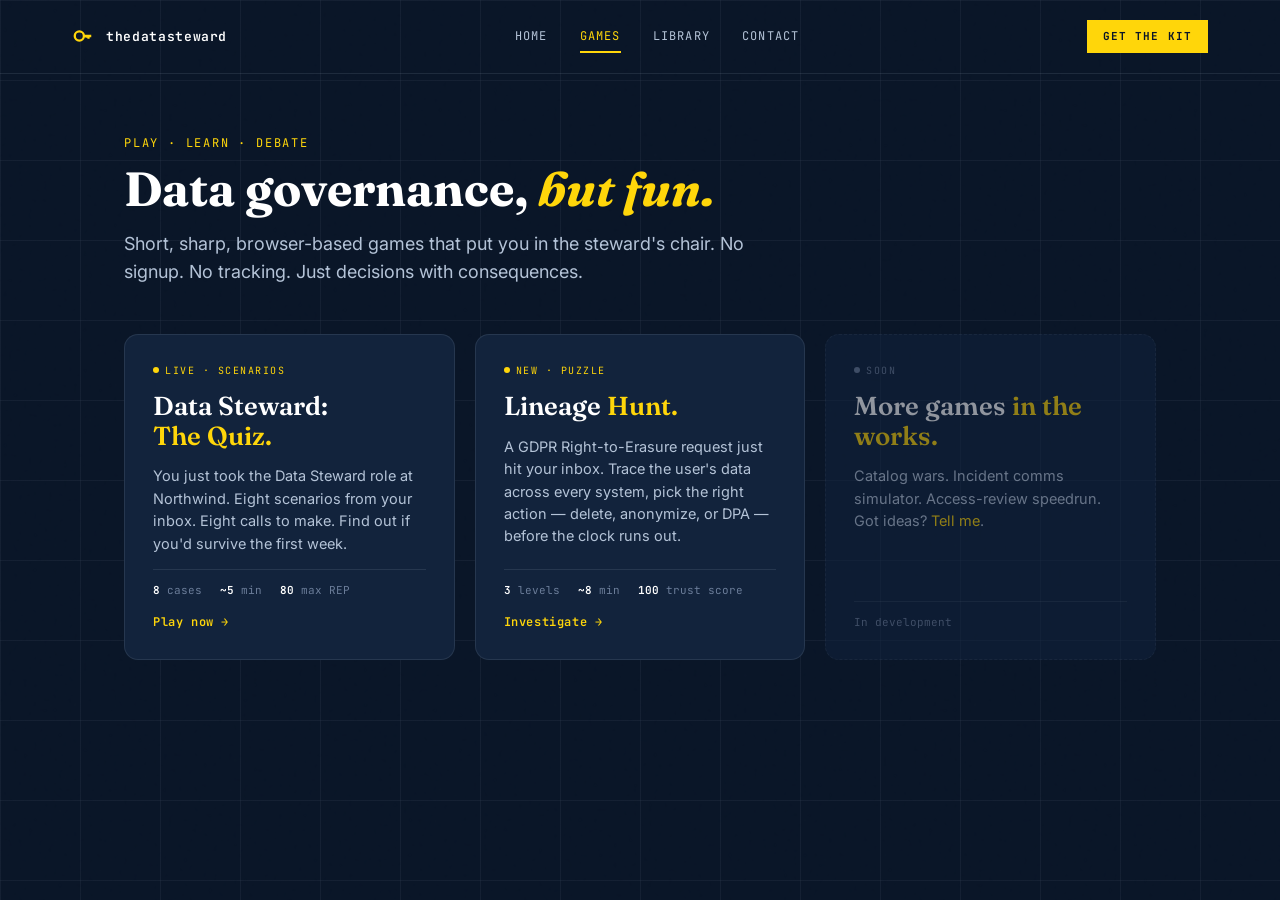
==== games/index.html @ 8a688891 "Add Lineage Hunt game, games/library hubs, restructure for scale - New game: Lineage Hunt — interact" ====
<!DOCTYPE html>
<html lang="en">
<head>
<meta charset="UTF-8">
<meta name="viewport" content="width=device-width, initial-scale=1.0">
<title>Games — The Data Steward</title>
<meta name="description" content="Interactive mini-games about data governance, lineage, GDPR, and stewardship — by The Data Steward.">
<link rel="preconnect" href="https://fonts.googleapis.com">
<link rel="preconnect" href="https://fonts.gstatic.com" crossorigin>
<link href="https://fonts.googleapis.com/css2?family=JetBrains+Mono:wght@400;500;700&family=Fraunces:opsz,wght@9..144,400;9..144,600;9..144,800;9..144,900&family=Inter:wght@400;500;600&display=swap" rel="stylesheet">
<link rel="stylesheet" href="../assets/styles.css">
<style>
  :root {
    --bg: #0a1628;
    --bg-2: #12233c;
    --bg-3: #1a2d4a;
    --line: rgba(180,195,215,0.12);
    --line-strong: rgba(255,214,10,0.4);
    --text: #ffffff;
    --text-muted: #b4c3d7;
    --text-dim: #6b7d99;
    --yellow: #ffd60a;
    --teal: #00d9c0;
    --font-display: 'Fraunces', Georgia, serif;
    --font-mono: 'JetBrains Mono', monospace;
  }
  body { background: var(--bg); color: var(--text); }
  body::before {
    content: ''; position: fixed; inset: 0; z-index: 0;
    background-image:
      linear-gradient(var(--line) 1px, transparent 1px),
      linear-gradient(90deg, var(--line) 1px, transparent 1px);
    background-size: 80px 80px; opacity: 0.5; pointer-events: none;
  }
  main.hub { position: relative; z-index: 2; max-width: 1080px; margin: 0 auto; padding: 60px 24px 80px; }
  .hub-eyebrow {
    font-family: var(--font-mono); font-size: 12px; color: var(--yellow);
    letter-spacing: 0.15em; text-transform: uppercase; margin-bottom: 12px;
  }
  .hub-title {
    font-family: var(--font-display); font-weight: 700; font-size: 48px;
    line-height: 1.05; margin-bottom: 16px;
  }
  .hub-title .accent { color: var(--yellow); font-style: italic; }
  .hub-sub {
    color: var(--text-muted); font-size: 18px; line-height: 1.55;
    max-width: 640px; margin-bottom: 48px;
  }
  .game-grid {
    display: grid; grid-template-columns: repeat(auto-fill, minmax(320px, 1fr));
    gap: 20px;
  }
  .game-card {
    background: var(--bg-2); border: 1px solid var(--line); border-radius: 14px;
    padding: 28px; text-decoration: none; color: var(--text);
    display: flex; flex-direction: column; gap: 14px;
    transition: all 0.2s; position: relative; overflow: hidden;
  }
  .game-card:hover {
    border-color: var(--line-strong); transform: translateY(-4px);
    box-shadow: 0 16px 40px rgba(0,0,0,0.3);
  }
  .game-card .badge {
    font-family: var(--font-mono); font-size: 10px; letter-spacing: 0.15em;
    text-transform: uppercase; color: var(--yellow);
    display: inline-flex; align-items: center; gap: 6px;
  }
  .game-card .badge .dot { width: 6px; height: 6px; border-radius: 50%; background: var(--yellow); }
  .game-card h3 {
    font-family: var(--font-display); font-size: 26px; font-weight: 600; line-height: 1.15;
  }
  .game-card h3 .yellow { color: var(--yellow); }
  .game-card p {
    color: var(--text-muted); font-size: 14.5px; line-height: 1.55; flex: 1;
  }
  .game-card .meta {
    display: flex; gap: 18px; font-family: var(--font-mono); font-size: 11px;
    color: var(--text-dim); padding-top: 12px; border-top: 1px solid var(--line);
  }
  .game-card .meta span strong { color: var(--text); font-weight: 600; }
  .game-card .cta {
    font-family: var(--font-mono); font-size: 12px; color: var(--yellow);
    letter-spacing: 0.05em; font-weight: 600;
    display: inline-flex; align-items: center; gap: 6px;
  }
  .coming-soon {
    border-style: dashed; opacity: 0.55; cursor: default;
  }
  .coming-soon:hover { transform: none; box-shadow: none; border-color: var(--line); }
  .coming-soon .badge { color: var(--text-dim); }
  .coming-soon .badge .dot { background: var(--text-dim); }
</style>
</head>
<body>

<header class="site-header">
  <div class="site-header-inner">
    <a href="../index.html" class="site-brand">
      <svg class="site-key" viewBox="0 0 24 24">
        <circle cx="8" cy="12" r="5" fill="none" stroke="#ffd60a" stroke-width="2.5"/>
        <path d="M13 12h8m-3 0v3m-2-3v2" stroke="#ffd60a" stroke-width="2.5" fill="none"/>
      </svg>
      <span>thedatasteward</span>
    </a>
    <nav class="site-nav">
      <a href="../index.html">Home</a>
      <a href="index.html" class="active">Games</a>
      <a href="../library/index.html">Library</a>
      <a href="../index.html#contact">Contact</a>
    </nav>
    <a href="../library/starter-kit/index.html" class="site-cta">Get the Kit</a>
  </div>
</header>

<main class="hub">
  <div class="hub-eyebrow">PLAY · LEARN · DEBATE</div>
  <h1 class="hub-title">Data governance, <span class="accent">but fun.</span></h1>
  <p class="hub-sub">
    Short, sharp, browser-based games that put you in the steward's chair.
    No signup. No tracking. Just decisions with consequences.
  </p>

  <div class="game-grid">

    <a href="quiz/index.html" class="game-card">
      <div class="badge"><span class="dot"></span>Live · Scenarios</div>
      <h3>Data Steward:<br><span class="yellow">The Quiz.</span></h3>
      <p>You just took the Data Steward role at Northwind. Eight scenarios from your inbox. Eight calls to make. Find out if you'd survive the first week.</p>
      <div class="meta">
        <span><strong>8</strong> cases</span>
        <span><strong>~5</strong> min</span>
        <span><strong>80</strong> max REP</span>
      </div>
      <span class="cta">Play now →</span>
    </a>

    <a href="lineage/index.html" class="game-card">
      <div class="badge"><span class="dot"></span>New · Puzzle</div>
      <h3>Lineage <span class="yellow">Hunt.</span></h3>
      <p>A GDPR Right-to-Erasure request just hit your inbox. Trace the user's data across every system, pick the right action — delete, anonymize, or DPA — before the clock runs out.</p>
      <div class="meta">
        <span><strong>3</strong> levels</span>
        <span><strong>~8</strong> min</span>
        <span><strong>100</strong> trust score</span>
      </div>
      <span class="cta">Investigate →</span>
    </a>

    <div class="game-card coming-soon">
      <div class="badge"><span class="dot"></span>Soon</div>
      <h3>More games <span class="yellow">in the works.</span></h3>
      <p>Catalog wars. Incident comms simulator. Access-review speedrun. Got ideas? <a href="../index.html#contact" style="color: var(--yellow); text-decoration: none;">Tell me</a>.</p>
      <div class="meta"><span>In development</span></div>
    </div>

  </div>
</main>

</body>
</html>
---- assets/styles.css ----
/* =============================================================
   The Data Steward — Design System
   Editorial brutalism. Generous space. One bold accent.
   ============================================================= */

:root {
  /* Colors */
  --bg: #0a1628;
  --bg-2: #12233c;
  --bg-3: #1a2d4a;
  --bg-light: #f5f5f0;
  --line: rgba(180, 195, 215, 0.12);
  --line-strong: rgba(255, 214, 10, 0.4);
  --text: #ffffff;
  --text-muted: #b4c3d7;
  --text-dim: #6b7d99;
  --yellow: #ffd60a;
  --yellow-dim: #c4a300;
  --teal: #00d9c0;
  --red: #ff6363;
  --green: #6edc8c;

  /* Typography */
  --font-display: 'Fraunces', Georgia, serif;
  --font-mono: 'JetBrains Mono', monospace;
  --font-body: 'Inter', system-ui, sans-serif;

  /* Spacing */
  --content-max: 1200px;
  --reading-max: 720px;
}

* { box-sizing: border-box; margin: 0; padding: 0; }

html { scroll-behavior: smooth; }

html, body {
  background: var(--bg);
  color: var(--text);
  font-family: var(--font-body);
  min-height: 100vh;
  overflow-x: hidden;
  line-height: 1.5;
}

/* Selection */
::selection {
  background: var(--yellow);
  color: var(--bg);
}

/* Subtle grid texture overlay */
body::before {
  content: '';
  position: fixed;
  inset: 0;
  background-image:
    linear-gradient(var(--line) 1px, transparent 1px),
    linear-gradient(90deg, var(--line) 1px, transparent 1px);
  background-size: 80px 80px;
  pointer-events: none;
  opacity: 0.4;
  z-index: 0;
}

/* Noise grain */
body::after {
  content: '';
  position: fixed;
  inset: 0;
  background-image: url("data:image/svg+xml,%3Csvg viewBox='0 0 200 200' xmlns='http://www.w3.org/2000/svg'%3E%3Cfilter id='n'%3E%3CfeTurbulence type='fractalNoise' baseFrequency='0.9'/%3E%3C/filter%3E%3Crect width='100%25' height='100%25' filter='url(%23n)' opacity='0.3'/%3E%3C/svg%3E");
  pointer-events: none;
  opacity: 0.03;
  z-index: 1;
}

main, .site-header, .site-footer {
  position: relative;
  z-index: 2;
}

a {
  color: inherit;
  text-decoration: none;
}

/* =============================================================
   HEADER
   ============================================================= */
.site-header {
  border-bottom: 1px solid var(--line);
  padding: 20px 0;
}

.site-header-inner {
  max-width: var(--content-max);
  margin: 0 auto;
  padding: 0 32px;
  display: flex;
  justify-content: space-between;
  align-items: center;
}

.site-brand {
  display: flex;
  align-items: center;
  gap: 12px;
  font-family: var(--font-mono);
  font-size: 13px;
  font-weight: 600;
  letter-spacing: 0.05em;
  color: var(--text);
}

.site-brand:hover { color: var(--yellow); }

.site-key {
  width: 22px;
  height: 22px;
  flex-shrink: 0;
}

.site-nav {
  display: flex;
  gap: 32px;
  font-family: var(--font-mono);
  font-size: 12px;
  letter-spacing: 0.1em;
  text-transform: uppercase;
  color: var(--text-muted);
}

.site-nav a { transition: color 0.2s; position: relative; }
.site-nav a:hover { color: var(--yellow); }
.site-nav a.active { color: var(--yellow); }
.site-nav a.active::after {
  content: '';
  position: absolute;
  left: 0; right: 0; bottom: -8px;
  height: 2px;
  background: var(--yellow);
}

.site-cta {
  background: var(--yellow);
  color: var(--bg);
  padding: 8px 16px;
  font-family: var(--font-mono);
  font-size: 11px;
  font-weight: 700;
  letter-spacing: 0.1em;
  text-transform: uppercase;
  border: none;
  cursor: pointer;
  transition: all 0.2s;
}
.site-cta:hover {
  background: var(--text);
  transform: translate(-2px, -2px);
  box-shadow: 4px 4px 0 var(--yellow);
}

@media (max-width: 720px) {
  .site-nav { display: none; }
  .site-header-inner { padding: 0 20px; }
}

/* =============================================================
   FOOTER
   ============================================================= */
.site-footer {
  border-top: 1px solid var(--line);
  margin-top: 120px;
  padding: 60px 0 40px;
}

.site-footer-inner {
  max-width: var(--content-max);
  margin: 0 auto;
  padding: 0 32px;
  display: grid;
  grid-template-columns: 2fr 1fr 1fr;
  gap: 40px;
  align-items: start;
}

.footer-block-title {
  font-family: var(--font-mono);
  font-size: 11px;
  letter-spacing: 0.15em;
  text-transform: uppercase;
  color: var(--text-dim);
  margin-bottom: 16px;
}

.footer-tagline {
  font-family: var(--font-display);
  font-style: italic;
  font-size: 24px;
  color: var(--text);
  line-height: 1.3;
  max-width: 400px;
}

.footer-link {
  display: block;
  font-family: var(--font-body);
  font-size: 14px;
  color: var(--text-muted);
  margin-bottom: 8px;
  transition: color 0.2s;
}
.footer-link:hover { color: var(--yellow); }

.site-footer-bottom {
  max-width: var(--content-max);
  margin: 60px auto 0;
  padding: 24px 32px 0;
  border-top: 1px solid var(--line);
  display: flex;
  justify-content: space-between;
  font-family: var(--font-mono);
  font-size: 11px;
  letter-spacing: 0.1em;
  text-transform: uppercase;
  color: var(--text-dim);
}

@media (max-width: 720px) {
  .site-footer-inner { grid-template-columns: 1fr; }
  .site-footer-bottom { flex-direction: column; gap: 12px; padding: 24px 20px 0; }
}

/* =============================================================
   SHARED UTILITY CLASSES
   ============================================================= */
.eyebrow {
  font-family: var(--font-mono);
  font-size: 12px;
  letter-spacing: 0.2em;
  text-transform: uppercase;
  color: var(--yellow);
  display: inline-flex;
  align-items: center;
  gap: 12px;
}
.eyebrow::before {
  content: '';
  width: 32px;
  height: 2px;
  background: var(--yellow);
}

.button-primary {
  display: inline-flex;
  align-items: center;
  gap: 16px;
  background: var(--yellow);
  color: var(--bg);
  border: none;
  padding: 20px 36px;
  font-family: var(--font-mono);
  font-size: 14px;
  font-weight: 700;
  letter-spacing: 0.1em;
  text-transform: uppercase;
  cursor: pointer;
  transition: all 0.2s;
  text-decoration: none;
}
.button-primary:hover {
  background: var(--text);
  transform: translate(-2px, -2px);
  box-shadow: 4px 4px 0 var(--yellow);
}
.button-primary:active { transform: translate(0); box-shadow: none; }

.button-secondary {
  display: inline-flex;
  align-items: center;
  gap: 12px;
  background: transparent;
  border: 1px solid var(--text);
  color: var(--text);
  padding: 18px 28px;
  font-family: var(--font-mono);
  font-size: 12px;
  font-weight: 700;
  letter-spacing: 0.15em;
  text-transform: uppercase;
  cursor: pointer;
  text-decoration: none;
  transition: all 0.2s;
}
.button-secondary:hover {
  background: var(--text);
  color: var(--bg);
}

/* =============================================================
   ANIMATIONS
   ============================================================= */
@keyframes fadeUp {
  from { opacity: 0; transform: translateY(24px); }
  to { opacity: 1; transform: translateY(0); }
}
@keyframes fadeIn {
  from { opacity: 0; }
  to { opacity: 1; }
}

.reveal {
  opacity: 0;
  animation: fadeUp 0.7s cubic-bezier(0.2, 0.7, 0.2, 1) forwards;
}
.reveal-1 { animation-delay: 0.05s; }
.reveal-2 { animation-delay: 0.15s; }
.reveal-3 { animation-delay: 0.25s; }
.reveal-4 { animation-delay: 0.35s; }
.reveal-5 { animation-delay: 0.45s; }
.reveal-6 { animation-delay: 0.55s; }
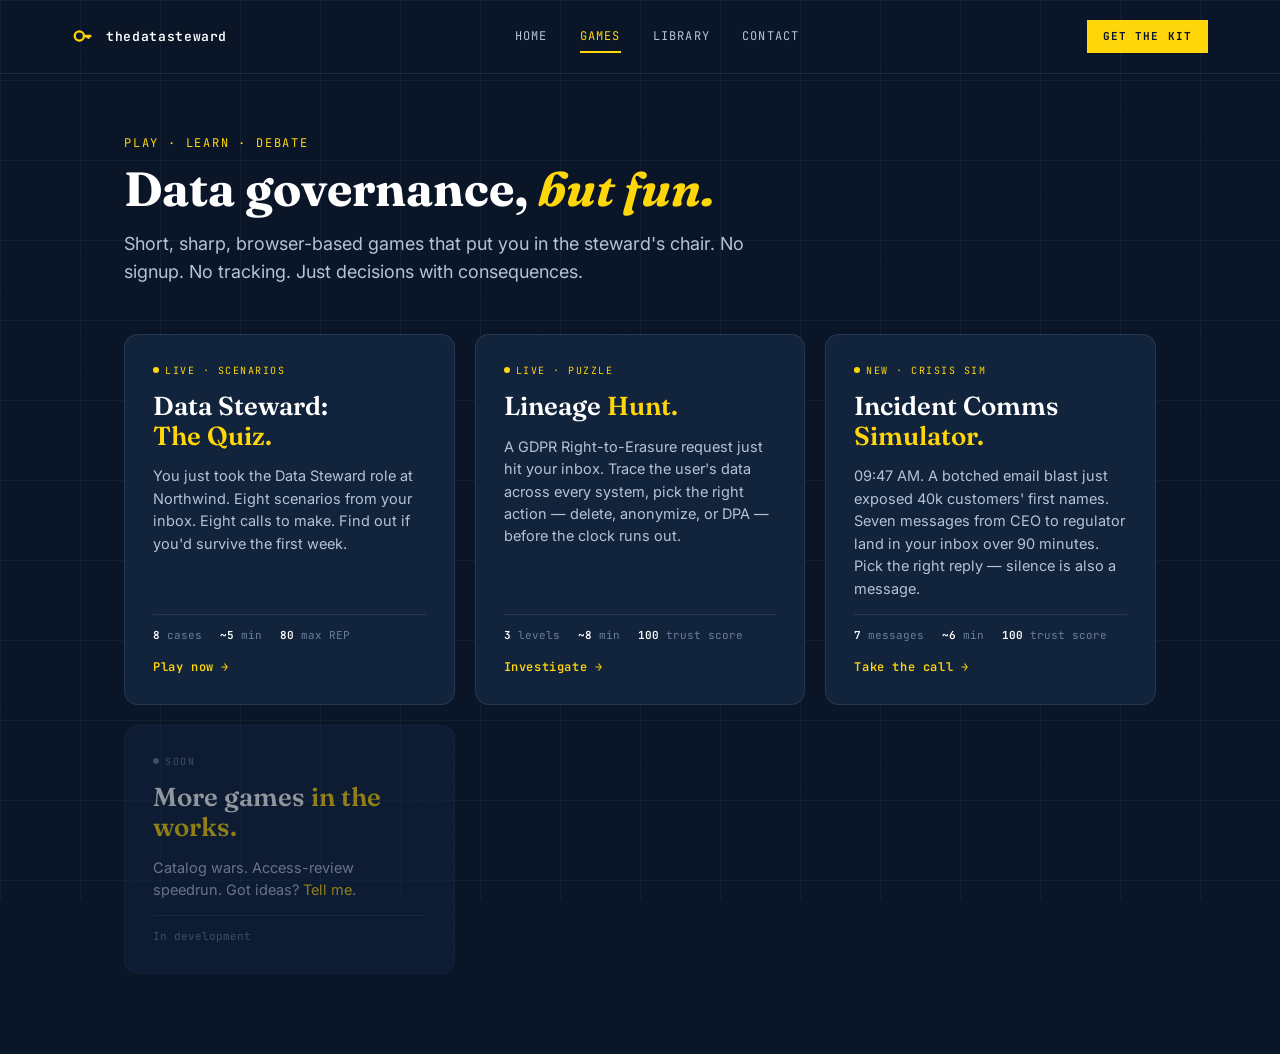
==== commit 35c8cb37: "Add Incident Comms Simulator game Third game in the hub: a 7-message crisis simulation where the pla" ====
--- a/games/index.html
+++ b/games/index.html
@@ -135,7 +135,7 @@
     </a>
 
     <a href="lineage/index.html" class="game-card">
-      <div class="badge"><span class="dot"></span>New · Puzzle</div>
+      <div class="badge"><span class="dot"></span>Live · Puzzle</div>
       <h3>Lineage <span class="yellow">Hunt.</span></h3>
       <p>A GDPR Right-to-Erasure request just hit your inbox. Trace the user's data across every system, pick the right action — delete, anonymize, or DPA — before the clock runs out.</p>
       <div class="meta">
@@ -146,10 +146,22 @@
       <span class="cta">Investigate →</span>
     </a>
 
+    <a href="incident/index.html" class="game-card">
+      <div class="badge"><span class="dot"></span>New · Crisis Sim</div>
+      <h3>Incident Comms <span class="yellow">Simulator.</span></h3>
+      <p>09:47 AM. A botched email blast just exposed 40k customers' first names. Seven messages from CEO to regulator land in your inbox over 90 minutes. Pick the right reply — silence is also a message.</p>
+      <div class="meta">
+        <span><strong>7</strong> messages</span>
+        <span><strong>~6</strong> min</span>
+        <span><strong>100</strong> trust score</span>
+      </div>
+      <span class="cta">Take the call →</span>
+    </a>
+
     <div class="game-card coming-soon">
       <div class="badge"><span class="dot"></span>Soon</div>
       <h3>More games <span class="yellow">in the works.</span></h3>
-      <p>Catalog wars. Incident comms simulator. Access-review speedrun. Got ideas? <a href="../index.html#contact" style="color: var(--yellow); text-decoration: none;">Tell me</a>.</p>
+      <p>Catalog wars. Access-review speedrun. Got ideas? <a href="../index.html#contact" style="color: var(--yellow); text-decoration: none;">Tell me</a>.</p>
       <div class="meta"><span>In development</span></div>
     </div>
 
